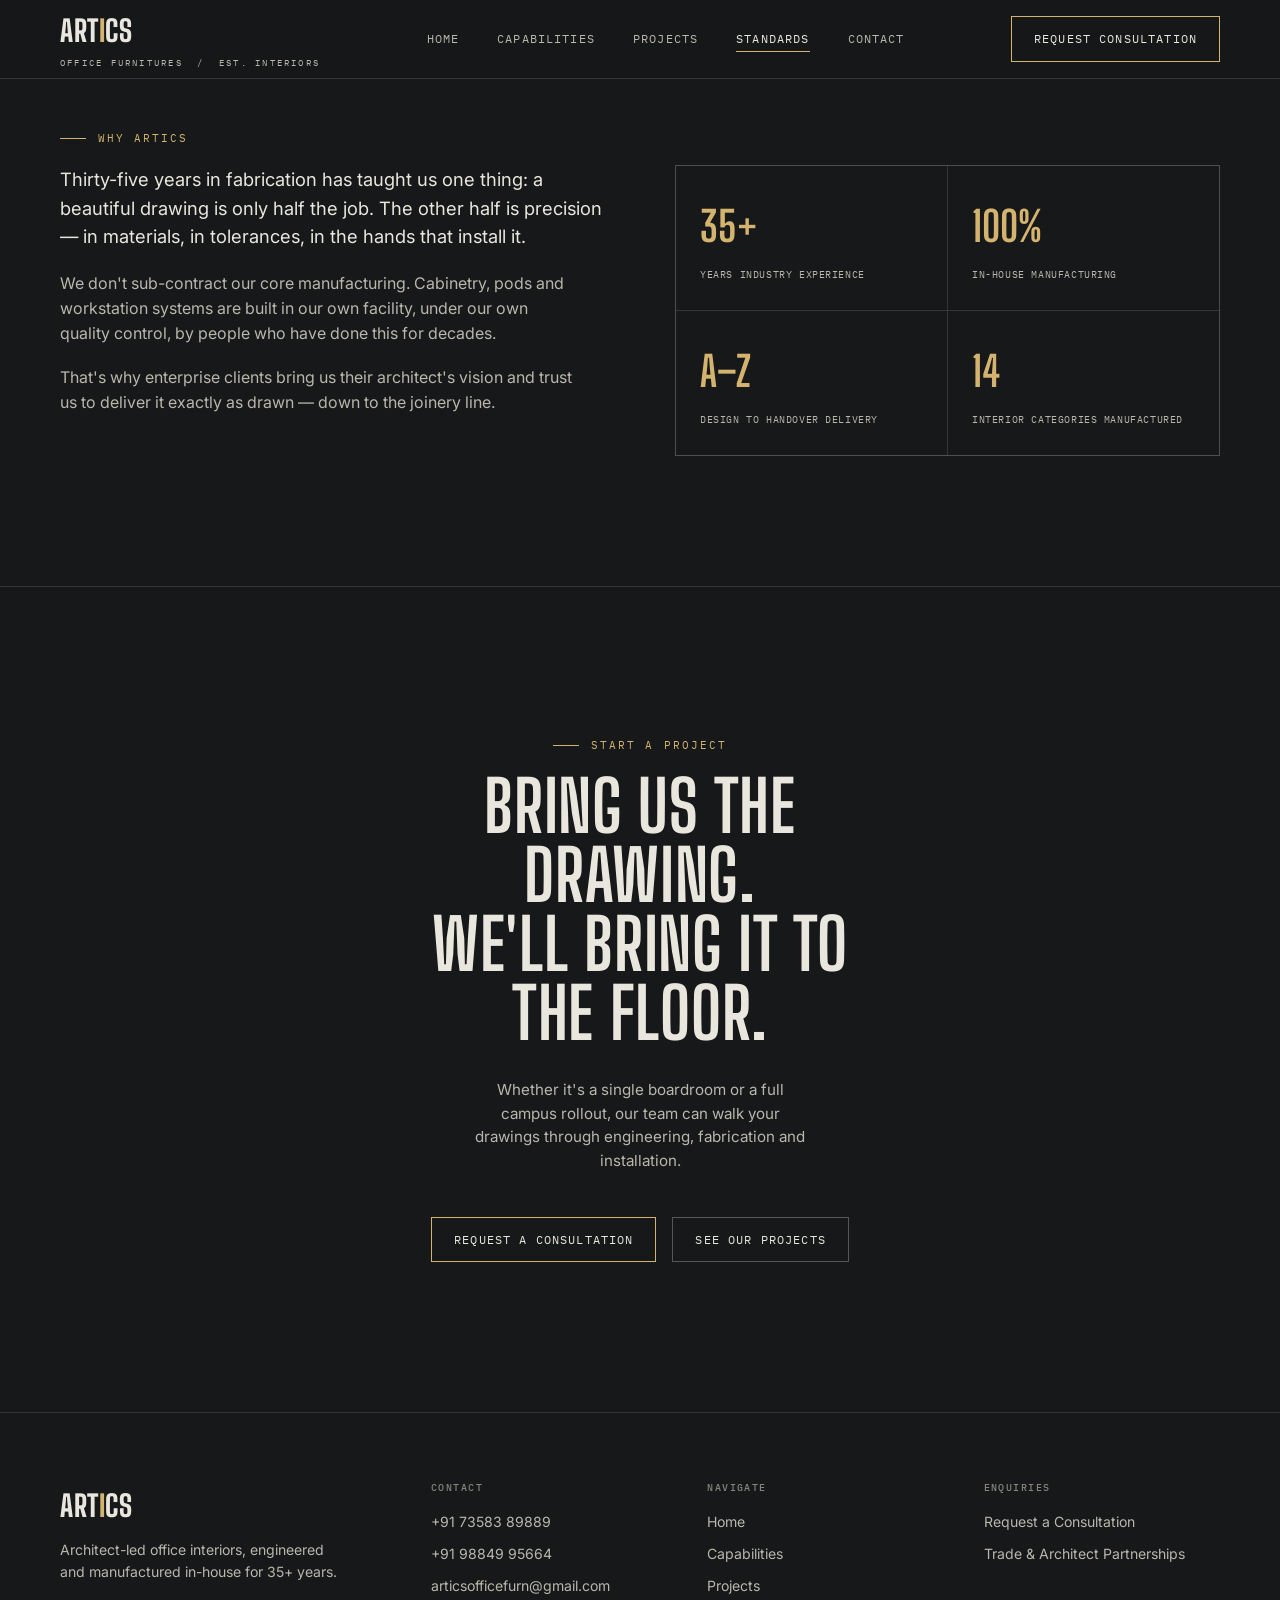
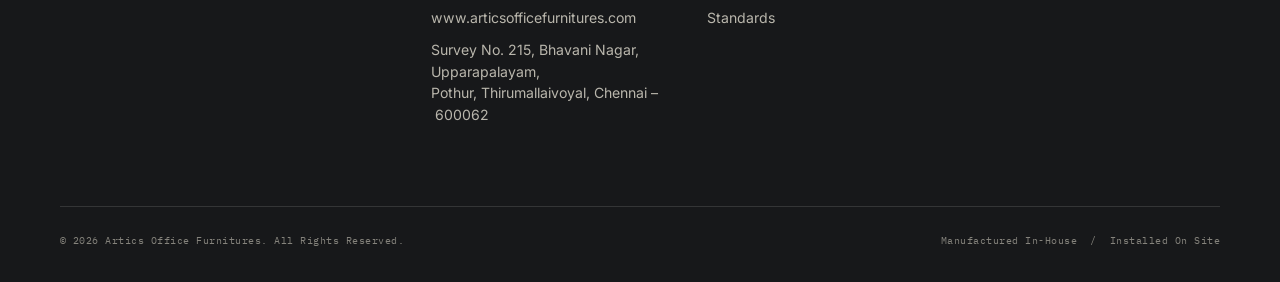
==== about.html @ 257899de "Add files via upload" ====
<!DOCTYPE html>
<html lang="en">
<head>
<meta charset="UTF-8">
<meta name="viewport" content="width=device-width, initial-scale=1.0">
<title>Why Artics — Quality & Standards</title>
<meta name="description" content="35+ years of in-house manufacturing discipline. Learn why enterprise clients trust Artics Office Furnitures to deliver architect-led interiors exactly as drawn.">
<link rel="preconnect" href="https://fonts.googleapis.com">
<link rel="preconnect" href="https://fonts.gstatic.com" crossorigin>
<link href="https://fonts.googleapis.com/css2?family=Big+Shoulders+Display:wght@500;600;700;800&family=IBM+Plex+Mono:wght@400;500&family=Inter:wght@400;500;600&display=swap" rel="stylesheet">
<link rel="stylesheet" href="styles.css">
</head>
<body>
<div class="progress-bar" id="progressBar"></div>

<header>
  <div class="nav-inner">
    <a href="index.html" class="logo">
      <div class="logo-mark">ART<span>I</span>CS</div>
      <div class="logo-sub">Office Furnitures &nbsp;/&nbsp; Est. Interiors</div>
    </a>
    <nav class="links">
      <a href="index.html">Home</a>
      <a href="capabilities.html">Capabilities</a>
      <a href="projects.html">Projects</a>
      <a href="about.html">Standards</a>
      <a href="contact.html">Contact</a>
    </nav>
    <a href="contact.html" class="btn nav-cta">Request Consultation</a>
    <button class="menu-toggle" onclick="const m=document.getElementById('mnav'); const open=m.classList.toggle('open'); m.style.display=open?'block':'none';">Menu</button>
  </div>
  <div id="mnav" style="display:none;" class="wrap">
    <div style="display:flex;flex-direction:column;gap:0;border-top:1px solid var(--line);">
      <a href="index.html" style="padding:16px 0;border-bottom:1px solid var(--line);font-family:'IBM Plex Mono';font-size:.75rem;letter-spacing:.1em;text-transform:uppercase;">Home</a>
      <a href="capabilities.html" style="padding:16px 0;border-bottom:1px solid var(--line);font-family:'IBM Plex Mono';font-size:.75rem;letter-spacing:.1em;text-transform:uppercase;">Capabilities</a>
      <a href="projects.html" style="padding:16px 0;border-bottom:1px solid var(--line);font-family:'IBM Plex Mono';font-size:.75rem;letter-spacing:.1em;text-transform:uppercase;">Projects</a>
      <a href="about.html" style="padding:16px 0;border-bottom:1px solid var(--line);font-family:'IBM Plex Mono';font-size:.75rem;letter-spacing:.1em;text-transform:uppercase;">Standards</a>
      <a href="contact.html" style="padding:16px 0;font-family:'IBM Plex Mono';font-size:.75rem;letter-spacing:.1em;text-transform:uppercase;">Contact</a>
    </div>
  </div>
</header>

<main id="top">
  <!-- QUALITY / STANDARDS -->
  <section id="quality">
    <div class="wrap">
      <div class="eyebrow reveal"><span class="dash"></span>Why Artics</div>
      <div class="quality-grid">
        <div class="quality-copy reveal">
          <p>Thirty-five years in fabrication has taught us one thing: a beautiful drawing is only half the job. The other half is precision — in materials, in tolerances, in the hands that install it.</p>
          <p>We don't sub-contract our core manufacturing. Cabinetry, pods and workstation systems are built in our own facility, under our own quality control, by people who have done this for decades.</p>
          <p>That's why enterprise clients bring us their architect's vision and trust us to deliver it exactly as drawn — down to the joinery line.</p>
        </div>
        <div class="readout reveal">
          <div class="readout-item"><div class="readout-num">35+</div><div class="readout-label mono">Years Industry Experience</div></div>
          <div class="readout-item"><div class="readout-num">100%</div><div class="readout-label mono">In-House Manufacturing</div></div>
          <div class="readout-item"><div class="readout-num">A–Z</div><div class="readout-label mono">Design To Handover Delivery</div></div>
          <div class="readout-item"><div class="readout-num">14</div><div class="readout-label mono">Interior Categories Manufactured</div></div>
        </div>
      </div>
    </div>
  </section>
  <!-- CTA -->
  <section class="cta-section">
    <div class="wrap">
      <div class="eyebrow reveal" style="justify-content:center;"><span class="dash"></span>Start A Project</div>
      <h2 class="reveal">Bring Us The Drawing.<br>We'll Bring It To The Floor.</h2>
      <p class="section-note reveal" style="text-align:center;">Whether it's a single boardroom or a full campus rollout, our team can walk your drawings through engineering, fabrication and installation.</p>
      <div class="cta-actions reveal">
        <a href="contact.html" class="btn">Request a Consultation</a>
        <a href="projects.html" class="btn ghost">See Our Projects</a>
      </div>
    </div>
  </section>
</main>

<footer id="footer">
  <div class="wrap">
    <div class="foot-grid">
      <div class="foot-col">
        <div class="logo-mark" style="margin-bottom:10px;">ART<span style="color:var(--brass-light);">I</span>CS</div>
        <p style="max-width:32ch;">Architect-led office interiors, engineered and manufactured in-house for 35+ years.</p>
      </div>
      <div class="foot-col">
        <h4>Contact</h4>
        <a href="tel:+917358389889">+91 73583 89889</a>
        <a href="tel:+919884995664">+91 98849 95664</a>
        <a href="mailto:articsofficefurn@gmail.com">articsofficefurn@gmail.com</a>
        <a href="https://www.articsofficefurnitures.com" target="_blank" rel="noopener">www.articsofficefurnitures.com</a>
        <p>Survey No. 215, Bhavani Nagar, Upparapalayam,<br>Pothur, Thirumallaivoyal, Chennai&nbsp;–&nbsp;600062</p>
      </div>
      <div class="foot-col">
        <h4>Navigate</h4>
        <a href="index.html">Home</a>
        <a href="capabilities.html">Capabilities</a>
        <a href="projects.html">Projects</a>
        <a href="about.html">Standards</a>
      </div>
      <div class="foot-col">
        <h4>Enquiries</h4>
        <a href="contact.html">Request a Consultation</a>
        <a href="contact.html">Trade &amp; Architect Partnerships</a>
      </div>
    </div>
    <div class="foot-bottom">
      <span>© <span id="year"></span> Artics Office Furnitures. All Rights Reserved.</span>
      <span>Manufactured In-House &nbsp;/&nbsp; Installed On Site</span>
    </div>
  </div>
</footer>

<script src="main.js" defer></script>

</body>
</html>
---- styles.css ----
:root{
    --graphite: #17181A;
    --graphite-2: #202226;
    --graphite-3: #2A2D31;
    --steel: #2E3B45;
    --paper: #E9E6DE;
    --paper-dim: #B9B6AC;
    --paper-faint: #85837C;
    --brass: #AD8A45;
    --brass-light: #D3B36E;
    --brass-dim: #6E5A30;
    --line: rgba(233,230,222,0.14);
    --line-strong: rgba(233,230,222,0.30);
    --radius: 2px;
  }

  *{ margin:0; padding:0; box-sizing:border-box; }

  html{ scroll-behavior:smooth; }
  @media (prefers-reduced-motion: reduce){
    html{ scroll-behavior:auto; }
    *{ animation-duration:0.01ms !important; animation-iteration-count:1 !important; transition-duration:0.01ms !important; }
  }

  body{
    background:var(--graphite);
    color:var(--paper);
    font-family:'Inter', sans-serif;
    font-weight:400;
    line-height:1.55;
    -webkit-font-smoothing:antialiased;
    overflow-x:hidden;
  }

  h1,h2,h3,h4{
    font-family:'Big Shoulders Display', sans-serif;
    font-weight:700;
    text-transform:uppercase;
    letter-spacing:0.01em;
    line-height:0.98;
  }

  .mono{
    font-family:'IBM Plex Mono', monospace;
    letter-spacing:0.08em;
    text-transform:uppercase;
  }

  a{ color:inherit; text-decoration:none; }
  img{ max-width:100%; display:block; }

  .wrap{
    max-width:1240px;
    margin:0 auto;
    padding:0 40px;
  }
  @media (max-width:720px){ .wrap{ padding:0 22px; } }

  ::selection{ background:var(--brass); color:var(--graphite); }

  /* ---------- corner-bracket frame signature ---------- */
  .frame{ position:relative; }
  .frame::before, .frame::after,
  .frame .fr-tr, .frame .fr-bl{
    content:"";
    position:absolute;
    width:18px; height:18px;
    border:1.5px solid var(--brass-light);
    opacity:0.85;
    pointer-events:none;
    z-index:3;
    transition:width .4s cubic-bezier(.16,1,.3,1), height .4s cubic-bezier(.16,1,.3,1), opacity .4s ease;
  }
  .frame::before{ top:-1px; left:-1px; border-right:none; border-bottom:none; }
  .frame::after{ bottom:-1px; right:-1px; border-left:none; border-top:none; }
  .frame .fr-tr{ top:-1px; right:-1px; border-left:none; border-bottom:none; }
  .frame .fr-bl{ bottom:-1px; left:-1px; border-right:none; border-top:none; }
  .frame:hover::before, .frame:hover::after,
  .frame:hover .fr-tr, .frame:hover .fr-bl{ width:26px; height:26px; opacity:1; }

  /* ---------- nav ---------- */
  header{
    position:fixed; top:0; left:0; right:0;
    z-index:100;
    background:rgba(23,24,26,0.86);
    backdrop-filter:blur(10px);
    border-bottom:1px solid var(--line);
    transition:border-color .4s ease, height .4s cubic-bezier(.16,1,.3,1);
  }
  .progress-bar{
    position:fixed; top:0; left:0; height:2px; width:0%;
    background:linear-gradient(90deg, var(--brass-dim), var(--brass-light));
    z-index:101; transition:width .1s linear;
  }
  .nav-inner{
    max-width:1240px; margin:0 auto; padding:0 40px;
    display:flex; align-items:center; justify-content:space-between;
    height:78px;
    transition:height .4s cubic-bezier(.16,1,.3,1);
  }
  header.scrolled .nav-inner{ height:62px; }
  header.scrolled .logo-mark{ font-size:1.55rem; }
  @media (max-width:720px){ .nav-inner{ padding:0 22px; height:64px; } .logo-mark{ font-size:1.5rem; } }

  .logo{ display:flex; flex-direction:column; gap:2px; }
  .logo-mark{ font-family:'Big Shoulders Display'; font-weight:800; font-size:1.85rem; letter-spacing:0.02em; transition:letter-spacing .35s ease, opacity .35s ease, font-size .4s cubic-bezier(.16,1,.3,1); }
  .logo:hover .logo-mark{ letter-spacing:0.05em; opacity:0.88; }
  .logo-mark span{ color:var(--brass-light); }
  .logo-sub{ font-family:'IBM Plex Mono'; font-size:0.58rem; letter-spacing:0.24em; color:var(--paper-dim); text-transform:uppercase; }

  nav.links{ display:flex; align-items:center; gap:38px; }
  nav.links a{
    font-family:'IBM Plex Mono'; font-size:0.72rem; letter-spacing:0.1em;
    text-transform:uppercase; color:var(--paper-dim);
    position:relative; padding:4px 0;
    transition:color .25s ease;
  }
  nav.links a:hover{ color:var(--paper); }
  nav.links a::after{
    content:""; position:absolute; left:0; bottom:0; height:1px; width:0;
    background:var(--brass-light); transition:width .25s ease;
  }
  nav.links a:hover::after{ width:100%; }

  .btn{
    display:inline-flex; align-items:center; gap:10px;
    font-family:'IBM Plex Mono'; font-size:0.72rem; letter-spacing:0.1em; text-transform:uppercase;
    padding:13px 22px;
    border:1px solid var(--brass-light);
    color:var(--paper);
    position:relative;
    overflow:hidden;
    z-index:0;
    transition:color .4s ease, transform .35s cubic-bezier(.16,1,.3,1), border-color .4s ease;
    white-space:nowrap;
  }
  .btn::before{
    content:"";
    position:absolute; inset:0;
    background:var(--brass-light);
    transform:translateX(-102%);
    transition:transform .45s cubic-bezier(.16,1,.3,1);
    z-index:-1;
  }
  .btn:hover{ color:var(--graphite); transform:translateY(-2px); }
  .btn:hover::before{ transform:translateX(0); }
  .btn.ghost{ border-color:var(--line-strong); }
  .btn.ghost::before{ background:var(--paper); }
  .btn.ghost:hover{ color:var(--graphite); border-color:var(--paper); }

  .nav-cta{ display:none; }
  @media (min-width:940px){ .nav-cta{ display:inline-flex; } }
  .menu-toggle{ display:none; }
  @media (max-width:939px){
    nav.links{ display:none; }
    .menu-toggle{ display:block; font-family:'IBM Plex Mono'; font-size:0.7rem; letter-spacing:.1em; text-transform:uppercase; border:1px solid var(--line-strong); padding:9px 14px; background:none; color:var(--paper); }
  }

  /* ---------- hero ---------- */
  .hero{
    position:relative;
    min-height:100vh;
    display:flex; flex-direction:column; justify-content:center;
    padding-top:120px; padding-bottom:80px;
    overflow:hidden;
  }
  .blueprint-grid{
    position:absolute; inset:0;
    background-image:
      linear-gradient(var(--line) 1px, transparent 1px),
      linear-gradient(90deg, var(--line) 1px, transparent 1px);
    background-size:56px 56px;
    -webkit-mask-image:radial-gradient(ellipse 80% 60% at 50% 30%, #000 20%, transparent 85%);
    mask-image:radial-gradient(ellipse 80% 60% at 50% 30%, #000 20%, transparent 85%);
    opacity:0.9;
  }
  .hero-glow{
    position:absolute; top:-10%; right:-10%; width:60%; height:70%;
    background:radial-gradient(circle, rgba(173,138,69,0.14), transparent 65%);
    pointer-events:none;
  }

  .hero-eyebrow{
    display:flex; align-items:center; gap:14px;
    font-size:0.72rem; color:var(--brass-light);
    margin-bottom:34px;
  }
  .hero-eyebrow .dash{ width:34px; height:1px; background:var(--brass-light); }

  .hero h1{
    position:relative; z-index:2;
    font-size:clamp(3rem, 8.4vw, 7.4rem);
    color:var(--paper);
    max-width:14ch;
  }
  .hero h1 em{
    font-style:normal; color:transparent;
    -webkit-text-stroke:1.5px var(--paper-dim);
  }
  .hero-sub{
    position:relative; z-index:2;
    max-width:560px;
    margin-top:30px;
    font-size:1.08rem;
    color:var(--paper-dim);
  }
  .hero-actions{
    position:relative; z-index:2;
    display:flex; gap:16px; flex-wrap:wrap;
    margin-top:44px;
  }

  .hero-foot{
    position:relative; z-index:2;
    margin-top:90px;
    display:grid; grid-template-columns:repeat(4,1fr);
    border-top:1px solid var(--line);
    padding-top:22px;
    gap:20px;
  }
  @media (max-width:800px){ .hero-foot{ grid-template-columns:repeat(2,1fr); row-gap:26px; } }
  .hero-foot .stat-num{ font-family:'Big Shoulders Display'; font-size:2.1rem; color:var(--paper); font-weight:700; }
  .hero-foot .stat-label{ font-size:0.66rem; color:var(--paper-faint); margin-top:4px; }

  /* ---------- section scaffolding ---------- */
  section{ position:relative; padding:130px 0; border-bottom:1px solid var(--line); }
  @media (max-width:720px){ section{ padding:84px 0; } }

  .section-head{
    display:flex; justify-content:space-between; align-items:flex-end; gap:40px;
    margin-bottom:64px;
  }
  @media (max-width:800px){ .section-head{ flex-direction:column; align-items:flex-start; gap:20px; } }

  .eyebrow{
    font-family:'IBM Plex Mono'; font-size:0.7rem; letter-spacing:0.18em;
    color:var(--brass-light); text-transform:uppercase;
    display:flex; align-items:center; gap:12px; margin-bottom:18px;
  }
  .eyebrow .dash{ width:26px; height:1px; background:var(--brass-light); }

  .section-title{ font-size:clamp(2.1rem, 4.6vw, 3.4rem); color:var(--paper); }
  .section-note{ max-width:340px; color:var(--paper-dim); font-size:0.95rem; }

  .reveal{ opacity:0; transform:translateY(30px); transition:opacity .8s cubic-bezier(.16,1,.3,1), transform .8s cubic-bezier(.16,1,.3,1); }
  .reveal.in{ opacity:1; transform:translateY(0); }

  @keyframes fadeUp{
    from{ opacity:0; transform:translateY(26px); }
    to{ opacity:1; transform:translateY(0); }
  }
  .hero-eyebrow{ animation:fadeUp .9s cubic-bezier(.16,1,.3,1) .1s backwards; }
  .hero h1{ animation:fadeUp 1s cubic-bezier(.16,1,.3,1) .22s backwards; }
  .hero-sub{ animation:fadeUp 1s cubic-bezier(.16,1,.3,1) .38s backwards; }
  .hero-actions{ animation:fadeUp 1s cubic-bezier(.16,1,.3,1) .52s backwards; }
  .hero-foot{ animation:fadeUp 1.1s cubic-bezier(.16,1,.3,1) .68s backwards; }
  .blueprint-grid{ animation:gridFade 1.6s ease .1s backwards; }
  @keyframes gridFade{ from{ opacity:0; } to{ opacity:0.9; } }

  /* ---------- consultation form ---------- */
  .form-section{ }
  .form-grid{ display:grid; grid-template-columns:0.9fr 1.1fr; gap:70px; }
  @media (max-width:900px){ .form-grid{ grid-template-columns:1fr; gap:50px; } }

  .form-intro p{ color:var(--paper-dim); margin-top:22px; max-width:38ch; }
  .form-contact-line{ display:flex; flex-direction:column; gap:10px; margin-top:40px; }
  .form-contact-line a{ font-family:'IBM Plex Mono'; font-size:0.82rem; color:var(--paper); border-bottom:1px solid var(--line); padding-bottom:10px; width:max-content; transition:color .25s ease, border-color .25s ease; }
  .form-contact-line a:hover{ color:var(--brass-light); border-color:var(--brass-light); }

  .field{ margin-bottom:26px; }
  .field label{
    display:block; font-family:'IBM Plex Mono'; font-size:0.68rem; letter-spacing:0.12em;
    text-transform:uppercase; color:var(--paper-dim); margin-bottom:10px;
  }
  .field .req{ color:var(--brass-light); }
  .field input, .field select, .field textarea{
    width:100%;
    background:var(--graphite-2);
    border:1px solid var(--line-strong);
    border-radius:var(--radius);
    color:var(--paper);
    font-family:'Inter', sans-serif;
    font-size:0.95rem;
    padding:14px 16px;
    transition:border-color .25s ease, background .25s ease;
  }
  .field input::placeholder, .field textarea::placeholder{ color:var(--paper-faint); }
  .field input:focus, .field select:focus, .field textarea:focus{
    outline:none; border-color:var(--brass-light); background:var(--graphite-3);
  }
  .field textarea{ resize:vertical; min-height:130px; line-height:1.5; }
  .field-row{ display:grid; grid-template-columns:1fr 1fr; gap:20px; }
  @media (max-width:520px){ .field-row{ grid-template-columns:1fr; } }

  .consult-form select{ appearance:none; -webkit-appearance:none;
    background-image:url("data:image/svg+xml;charset=UTF-8,%3Csvg xmlns='http://www.w3.org/2000/svg' viewBox='0 0 20 20' fill='%23D3B36E'%3E%3Cpath fill-rule='evenodd' d='M5.23 7.21a.75.75 0 011.06.02L10 11.168l3.71-3.938a.75.75 0 111.08 1.04l-4.25 4.5a.75.75 0 01-1.08 0l-4.25-4.5a.75.75 0 01.02-1.06z' clip-rule='evenodd'/%3E%3C/svg%3E");
    background-repeat:no-repeat; background-position:right 14px center; background-size:16px; padding-right:40px;
  }
  .consult-form select option{ background:var(--graphite-2); color:var(--paper); }

  .form-submit-row{ display:flex; align-items:center; gap:20px; margin-top:8px; flex-wrap:wrap; }
  .consult-form .btn{ border:none; background:var(--brass-light); color:var(--graphite); cursor:pointer; }
  .consult-form .btn::before{ background:var(--paper); }
  .consult-form .btn:disabled{ opacity:0.55; cursor:not-allowed; transform:none !important; }

  .form-status{ font-family:'IBM Plex Mono'; font-size:0.78rem; letter-spacing:0.04em; display:none; }
  .form-status.show{ display:block; }
  .form-status.ok{ color:#9FBF8F; }
  .form-status.err{ color:#D48A7A; }

  .form-honeypot{ position:absolute; left:-9999px; width:1px; height:1px; overflow:hidden; }

  /* ---------- clients strip ---------- */
  .clients{ padding:64px 0; border-bottom:1px solid var(--line); }
  .clients-label{ font-size:0.68rem; color:var(--paper-faint); margin-bottom:30px; }
  .clients-row{
    display:flex; flex-wrap:wrap; gap:0;
    border-top:1px solid var(--line);
  }
  .client-item{
    flex:1 1 220px;
    padding:26px 28px;
    border-right:1px solid var(--line);
    border-bottom:1px solid var(--line);
    display:flex; flex-direction:column; gap:6px;
  }
  .client-item:last-child{ border-right:none; }
  .client-logo{
    width:64px; height:64px;
    background:linear-gradient(155deg, #F1EEE7 0%, #DDD9CE 100%);
    border-radius:22%;
    padding:8px;
    display:flex; align-items:center; justify-content:center;
    margin-bottom:18px;
    box-shadow:
      0 14px 26px -14px rgba(0,0,0,0.65),
      0 2px 6px -2px rgba(0,0,0,0.4),
      inset 0 1px 0 rgba(255,255,255,0.55),
      inset 0 0 0 1px rgba(0,0,0,0.04);
    transition:transform .4s cubic-bezier(.16,1,.3,1), box-shadow .4s cubic-bezier(.16,1,.3,1);
  }
  .client-item:hover .client-logo{
    transform:translateY(-3px) scale(1.045);
    box-shadow:
      0 20px 34px -14px rgba(0,0,0,0.7),
      0 3px 8px -2px rgba(0,0,0,0.45),
      inset 0 1px 0 rgba(255,255,255,0.6),
      inset 0 0 0 1px rgba(173,138,69,0.35);
  }
  .client-logo img{ max-width:100%; max-height:100%; object-fit:contain; display:block; }
  .client-name{ font-family:'Big Shoulders Display'; font-size:1.5rem; font-weight:700; color:var(--paper); letter-spacing:0.01em; }
  .client-tag{ font-family:'IBM Plex Mono'; font-size:0.6rem; color:var(--paper-faint); letter-spacing:0.1em; }

  /* ---------- process ---------- */
  .process-list{ display:flex; flex-direction:column; }
  .process-row{
    display:grid;
    grid-template-columns:110px 1fr 1.2fr;
    gap:36px;
    align-items:start;
    padding:38px 0;
    border-top:1px solid var(--line);
  }
  .process-list .process-row:last-child{ border-bottom:1px solid var(--line); }
  @media (max-width:800px){ .process-row{ grid-template-columns:60px 1fr; } .process-row .p-desc{ grid-column:1/-1; padding-left:0; } }

  .p-num{ font-family:'Big Shoulders Display'; font-size:2.6rem; color:var(--brass-dim); font-weight:700; }
  .p-title{ font-size:1.5rem; color:var(--paper); }
  .p-desc{ color:var(--paper-dim); font-size:0.95rem; max-width:46ch; }
  .p-tag{ display:block; margin-top:12px; font-size:0.62rem; color:var(--brass-light); }

  /* ---------- capabilities ---------- */
  .cap-grid{
    display:grid;
    grid-template-columns:repeat(3, 1fr);
    border-top:1px solid var(--line);
    border-left:1px solid var(--line);
  }
  @media (max-width:900px){ .cap-grid{ grid-template-columns:repeat(2,1fr); } }
  @media (max-width:560px){ .cap-grid{ grid-template-columns:1fr; } }

  .cap-card{
    border-right:1px solid var(--line);
    border-bottom:1px solid var(--line);
    padding:36px 30px;
    min-height:220px;
    display:flex; flex-direction:column; justify-content:space-between;
    transition:background .4s cubic-bezier(.16,1,.3,1), transform .4s cubic-bezier(.16,1,.3,1), box-shadow .4s ease;
    position:relative;
  }
  .cap-card:hover{ background:var(--graphite-2); transform:translateY(-6px); box-shadow:0 18px 34px -18px rgba(0,0,0,0.55); z-index:2; }
  .cap-icon{ width:30px; height:30px; color:var(--brass-light); margin-bottom:26px; transition:transform .45s cubic-bezier(.34,1.56,.64,1); }
  .cap-card:hover .cap-icon{ transform:translateY(-3px) rotate(-4deg) scale(1.06); }
  .cap-title{ font-family:'Big Shoulders Display'; font-size:1.4rem; color:var(--paper); text-transform:uppercase; margin-bottom:8px; transition:color .3s ease; }
  .cap-card:hover .cap-title{ color:var(--brass-light); }
  .cap-desc{ font-size:0.86rem; color:var(--paper-dim); }
  .cap-idx{ font-family:'IBM Plex Mono'; font-size:0.62rem; color:var(--paper-faint); margin-top:22px; }

  /* ---------- projects ---------- */
  .proj-grid{ display:grid; grid-template-columns:repeat(2,1fr); gap:2px; background:var(--line); }
  @media (max-width:800px){ .proj-grid{ grid-template-columns:1fr; } }

  .proj-card{ background:var(--graphite); padding:0; transition:background .4s ease; }
  .proj-media{
    position:relative;
    aspect-ratio:16/10;
    margin:26px 26px 0 26px;
    background:
      repeating-linear-gradient(135deg, rgba(233,230,222,0.05) 0 2px, transparent 2px 14px),
      linear-gradient(160deg, var(--graphite-3), var(--graphite-2));
    background-size: 200% 200%, 100% 100%;
    background-position: 0% 0%, 0% 0%;
    display:flex; align-items:center; justify-content:center;
    transition:background-position 1.1s cubic-bezier(.16,1,.3,1);
  }
  .proj-card:hover .proj-media{ background-position: 100% 100%, 0% 0%; }
  .proj-media img{
    width:100%; height:100%; object-fit:cover; display:block;
    filter:saturate(1.02) contrast(1.02);
    transition:transform 1.1s cubic-bezier(.16,1,.3,1);
  }
  .proj-card:hover .proj-media img{ transform:scale(1.045); }

  /* ---------- auditorium spotlight ---------- */
  .spotlight-banner{
    position:relative;
    aspect-ratio:2/1;
    overflow:hidden;
    margin-bottom:2px;
  }
  .spotlight-banner img{
    width:100%; height:100%; object-fit:cover; display:block;
    filter:saturate(1.05) contrast(1.03);
    transition:transform 1.4s cubic-bezier(.16,1,.3,1);
  }
  .spotlight-banner:hover img{ transform:scale(1.035); }
  .spotlight-caption{
    position:absolute; left:0; right:0; bottom:0;
    padding:26px 30px;
    background:linear-gradient(0deg, rgba(0,0,0,0.72), transparent);
    display:flex; justify-content:space-between; align-items:flex-end; gap:20px;
  }
  .spotlight-caption .sc-title{ font-family:'Big Shoulders Display'; font-size:1.6rem; color:var(--paper); text-transform:uppercase; }
  .spotlight-caption .sc-tag{ font-family:'IBM Plex Mono'; font-size:0.62rem; color:var(--brass-light); letter-spacing:.08em; }

  .spotlight-pair{ display:grid; grid-template-columns:1fr 1fr; gap:2px; }
  @media (max-width:700px){ .spotlight-pair{ grid-template-columns:1fr; } }
  .spotlight-tile{ position:relative; aspect-ratio:3/4; overflow:hidden; }
  .spotlight-tile img{
    width:100%; height:100%; object-fit:cover; display:block;
    filter:saturate(1.03) contrast(1.02);
    transition:transform 1.2s cubic-bezier(.16,1,.3,1);
  }
  .spotlight-tile:hover img{ transform:scale(1.06); }
  .spotlight-tile .sc-mini{
    position:absolute; left:0; right:0; bottom:0;
    padding:18px 20px;
    background:linear-gradient(0deg, rgba(0,0,0,0.68), transparent);
    font-family:'IBM Plex Mono'; font-size:0.62rem; color:var(--paper); letter-spacing:.06em;
  }
  .proj-tags{
    position:absolute; top:12px; left:12px; right:12px;
    display:flex; justify-content:space-between;
    font-family:'IBM Plex Mono'; font-size:0.58rem; color:var(--brass-light); letter-spacing:.08em;
  }
  .proj-body{ padding:26px; }
  .proj-client{ font-family:'IBM Plex Mono'; font-size:0.62rem; color:var(--paper-faint); margin-bottom:10px; }
  .proj-title{ font-family:'Big Shoulders Display'; font-size:1.7rem; color:var(--paper); margin-bottom:10px; }
  .proj-desc{ font-size:0.88rem; color:var(--paper-dim); margin-bottom:16px; }
  .proj-meta{ display:flex; gap:22px; flex-wrap:wrap; border-top:1px solid var(--line); padding-top:14px; }
  .proj-meta div{ display:flex; flex-direction:column; gap:3px; }
  .proj-meta .k{ font-family:'IBM Plex Mono'; font-size:0.56rem; color:var(--paper-faint); }
  .proj-meta .v{ font-family:'IBM Plex Mono'; font-size:0.68rem; color:var(--paper); }

  /* ---------- quality split ---------- */
  .quality-grid{ display:grid; grid-template-columns:1fr 1fr; gap:70px; align-items:start; }
  @media (max-width:860px){ .quality-grid{ grid-template-columns:1fr; gap:50px; } }
  .quality-copy p{ color:var(--paper-dim); font-size:1rem; margin-bottom:20px; max-width:52ch; }
  .quality-copy p:first-of-type{ font-size:1.15rem; color:var(--paper); }

  .readout{ display:grid; grid-template-columns:1fr 1fr; gap:1px; background:var(--line); border:1px solid var(--line); }
  .readout-item{ background:var(--graphite); padding:28px 24px; }
  .readout-num{ font-family:'Big Shoulders Display'; font-size:2.6rem; color:var(--brass-light); font-weight:700; }
  .readout-label{ font-family:'IBM Plex Mono'; font-size:0.62rem; color:var(--paper-dim); margin-top:8px; letter-spacing:.06em; }

  /* ---------- CTA / footer ---------- */
  .cta-section{ text-align:center; padding:150px 0; border-bottom:1px solid var(--line); }
  .cta-section h2{ font-size:clamp(2.2rem,6vw,4.4rem); color:var(--paper); max-width:16ch; margin:0 auto 30px; }
  .cta-section .section-note{ margin:0 auto 44px; }
  .cta-actions{ display:flex; gap:16px; justify-content:center; flex-wrap:wrap; }

  footer{ padding:70px 0 34px; }
  .foot-grid{ display:grid; grid-template-columns:1.4fr 1fr 1fr 1fr; gap:40px; margin-bottom:70px; }
  @media (max-width:800px){ .foot-grid{ grid-template-columns:1fr 1fr; row-gap:40px; } }
  .foot-col h4{ font-family:'IBM Plex Mono'; font-size:0.64rem; letter-spacing:.14em; color:var(--paper-faint); margin-bottom:18px; text-transform:uppercase; font-weight:500; }
  .foot-col a, .foot-col p{ display:block; font-size:0.88rem; color:var(--paper-dim); margin-bottom:10px; }
  .foot-col a:hover{ color:var(--brass-light); }
  .foot-bottom{ display:flex; justify-content:space-between; align-items:center; border-top:1px solid var(--line); padding-top:26px; flex-wrap:wrap; gap:14px; }
  .foot-bottom span{ font-family:'IBM Plex Mono'; font-size:0.62rem; color:var(--paper-faint); letter-spacing:.05em; }

  .placeholder-note{
    margin-top:8px; font-family:'IBM Plex Mono'; font-size:0.58rem; color:var(--brass-dim);
  }

  /* ---------- page transitions (native cross-document View Transitions) ---------- */
  @view-transition{
    navigation: auto;
  }

  @keyframes page-fade-in{
    from{ opacity:0; transform:translateY(14px); }
    to{ opacity:1; transform:translateY(0); }
  }
  @keyframes page-fade-out{
    from{ opacity:1; transform:translateY(0); }
    to{ opacity:0; transform:translateY(-14px); }
  }
  ::view-transition-old(root){
    animation: 0.5s cubic-bezier(.4,0,.2,1) both page-fade-out;
  }
  ::view-transition-new(root){
    animation: 0.5s cubic-bezier(.4,0,.2,1) both page-fade-in;
  }

  /* current-page nav indicator */
  nav.links a.current{ color:var(--paper); }
  nav.links a.current::after{ width:100%; }

  /* simple in-page loading fallback for browsers without View Transitions */
  body.pretransition{ opacity:0; }
  body{ animation: pageEnterFallback .5s cubic-bezier(.16,1,.3,1) both; }
  @keyframes pageEnterFallback{ from{ opacity:0; transform:translateY(10px);} to{ opacity:1; transform:translateY(0);} }
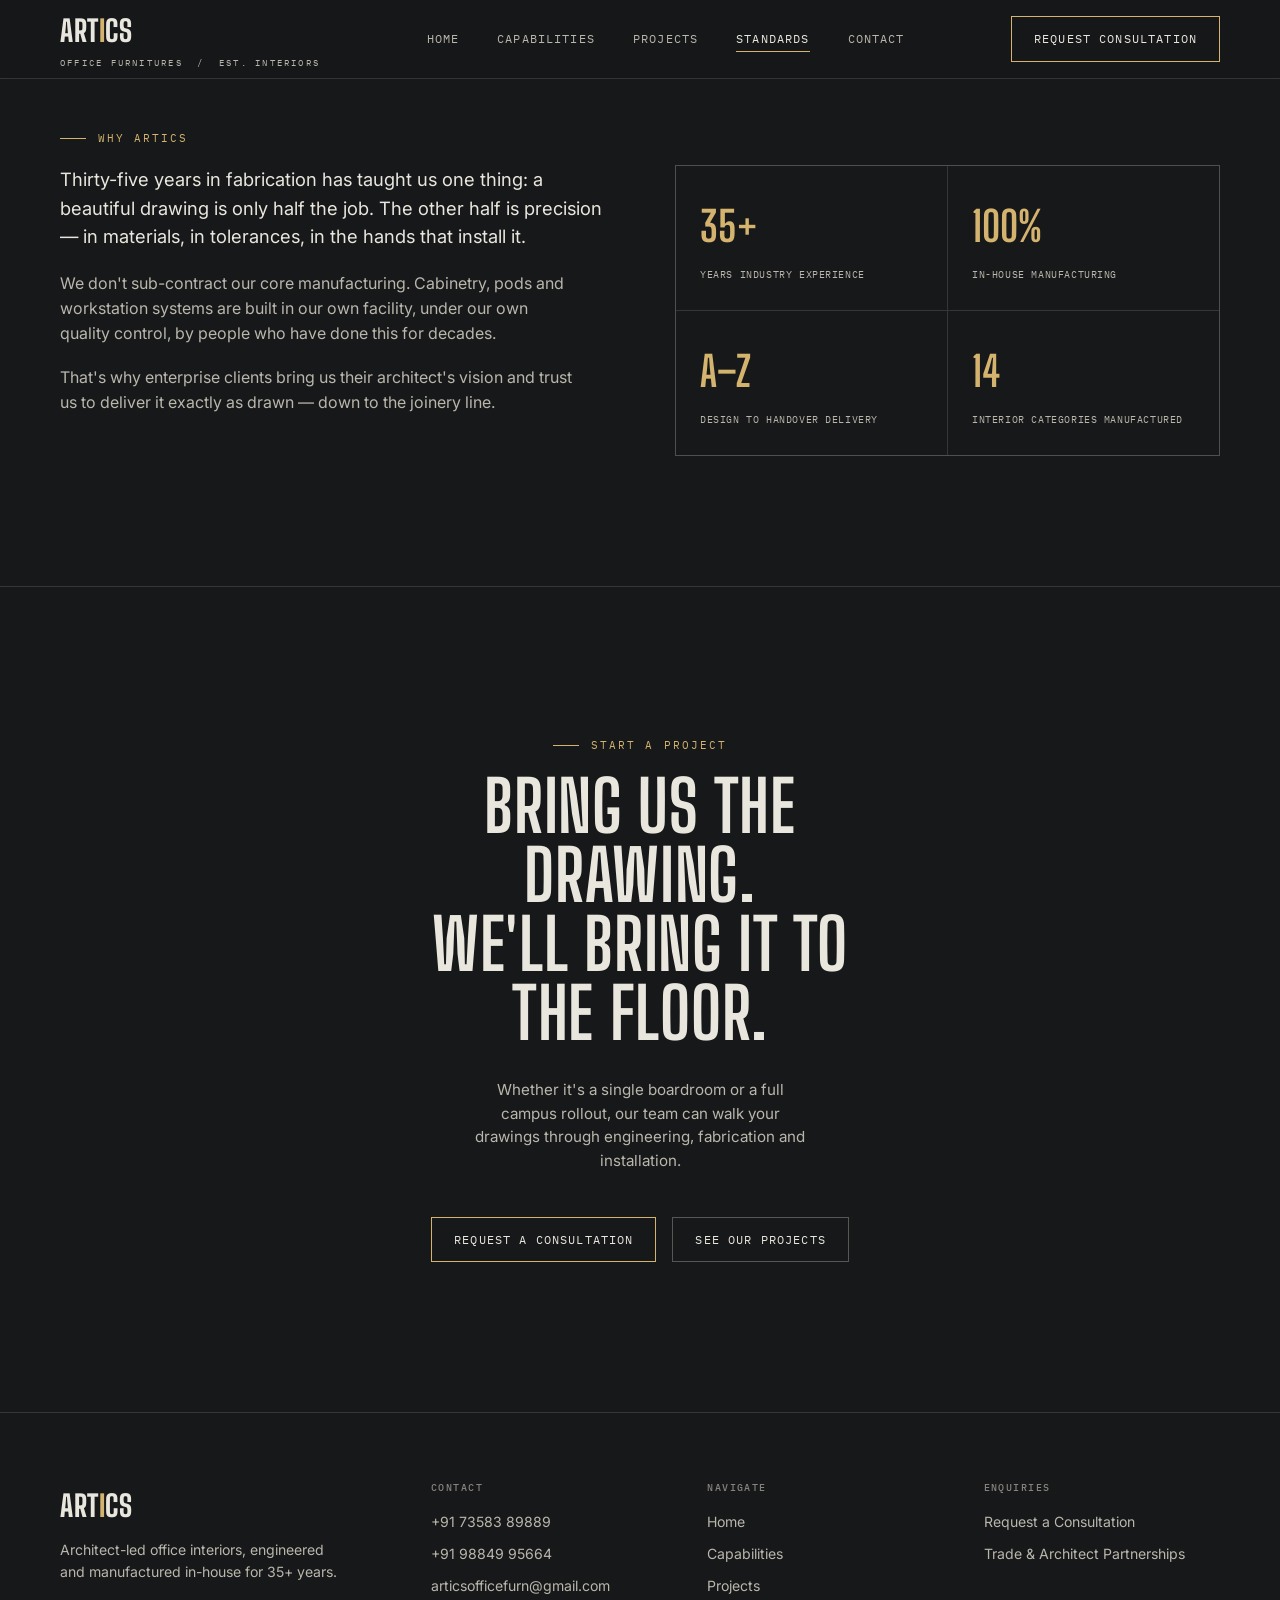
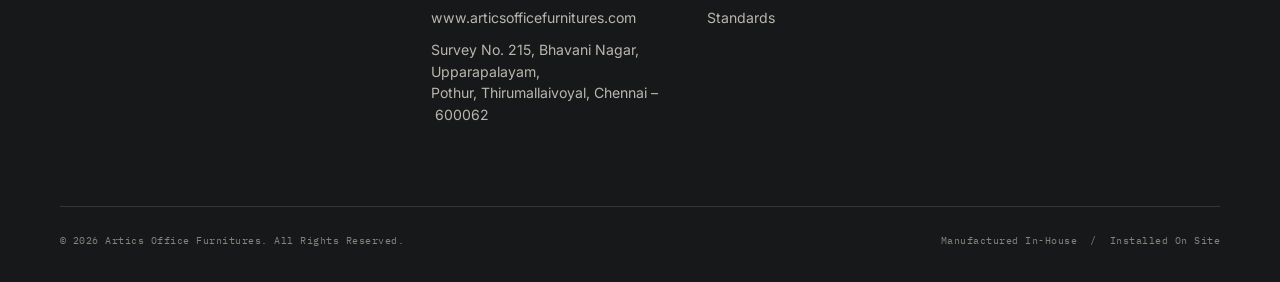
==== commit c4cbb3ce: "Transitions and Mobile font" ====
--- a/about.html
+++ b/about.html
@@ -7,8 +7,8 @@
 <meta name="description" content="35+ years of in-house manufacturing discipline. Learn why enterprise clients trust Artics Office Furnitures to deliver architect-led interiors exactly as drawn.">
 <link rel="preconnect" href="https://fonts.googleapis.com">
 <link rel="preconnect" href="https://fonts.gstatic.com" crossorigin>
-<link href="https://fonts.googleapis.com/css2?family=Big+Shoulders+Display:wght@500;600;700;800&family=IBM+Plex+Mono:wght@400;500&family=Inter:wght@400;500;600&display=swap" rel="stylesheet">
-<link rel="stylesheet" href="styles.css">
+<link href="https://fonts.googleapis.com/css2?family=Big+Shoulders+Display:wght@500;600;700;800&family=IBM+Plex+Mono:wght@400;500&family=Inter:wght@400;500;600&display=block" rel="stylesheet">
+<link rel="stylesheet" href="styles.css?v=3">
 </head>
 <body>
 <div class="progress-bar" id="progressBar"></div>
@@ -27,9 +27,9 @@
       <a href="contact.html">Contact</a>
     </nav>
     <a href="contact.html" class="btn nav-cta">Request Consultation</a>
-    <button class="menu-toggle" onclick="const m=document.getElementById('mnav'); const open=m.classList.toggle('open'); m.style.display=open?'block':'none';">Menu</button>
+    <button class="menu-toggle" onclick="document.getElementById('mnav').classList.toggle('open')">Menu</button>
   </div>
-  <div id="mnav" style="display:none;" class="wrap">
+  <div id="mnav" class="wrap">
     <div style="display:flex;flex-direction:column;gap:0;border-top:1px solid var(--line);">
       <a href="index.html" style="padding:16px 0;border-bottom:1px solid var(--line);font-family:'IBM Plex Mono';font-size:.75rem;letter-spacing:.1em;text-transform:uppercase;">Home</a>
       <a href="capabilities.html" style="padding:16px 0;border-bottom:1px solid var(--line);font-family:'IBM Plex Mono';font-size:.75rem;letter-spacing:.1em;text-transform:uppercase;">Capabilities</a>
@@ -109,7 +109,7 @@
   </div>
 </footer>
 
-<script src="main.js" defer></script>
+<script src="main.js?v=2" defer></script>
 
 </body>
 </html>
--- a/styles.css
+++ b/styles.css
@@ -151,6 +151,10 @@
   .nav-cta{ display:none; }
   @media (min-width:940px){ .nav-cta{ display:inline-flex; } }
   .menu-toggle{ display:none; }
+
+  #mnav{ display:none; }
+  #mnav.open{ display:block; animation: mnavIn .25s ease both; }
+  @keyframes mnavIn{ from{ opacity:0; transform:translateY(-6px); } to{ opacity:1; transform:translateY(0); } }
   @media (max-width:939px){
     nav.links{ display:none; }
     .menu-toggle{ display:block; font-family:'IBM Plex Mono'; font-size:0.7rem; letter-spacing:.1em; text-transform:uppercase; border:1px solid var(--line-strong); padding:9px 14px; background:none; color:var(--paper); }
@@ -195,7 +199,7 @@
   }
   .hero h1 em{
     font-style:normal; color:transparent;
-    -webkit-text-stroke:1.5px var(--paper-dim);
+    -webkit-text-stroke:clamp(0.8px, 0.16vw, 1.5px) var(--paper-dim);
   }
   .hero-sub{
     position:relative; z-index:2;
@@ -508,18 +512,18 @@
   }
 
   @keyframes page-fade-in{
-    from{ opacity:0; transform:translateY(14px); }
-    to{ opacity:1; transform:translateY(0); }
+    from{ opacity:0; }
+    to{ opacity:1; }
   }
   @keyframes page-fade-out{
-    from{ opacity:1; transform:translateY(0); }
-    to{ opacity:0; transform:translateY(-14px); }
+    from{ opacity:1; }
+    to{ opacity:0; }
   }
   ::view-transition-old(root){
-    animation: 0.5s cubic-bezier(.4,0,.2,1) both page-fade-out;
+    animation: 0.35s ease-out both page-fade-out;
   }
   ::view-transition-new(root){
-    animation: 0.5s cubic-bezier(.4,0,.2,1) both page-fade-in;
+    animation: 0.35s ease-in both page-fade-in;
   }
 
   /* current-page nav indicator */
@@ -527,6 +531,7 @@
   nav.links a.current::after{ width:100%; }
 
   /* simple in-page loading fallback for browsers without View Transitions */
-  body.pretransition{ opacity:0; }
-  body{ animation: pageEnterFallback .5s cubic-bezier(.16,1,.3,1) both; }
-  @keyframes pageEnterFallback{ from{ opacity:0; transform:translateY(10px);} to{ opacity:1; transform:translateY(0);} }
+  @supports not (view-transition-name: none){
+    body{ animation: pageEnterFallback 0.35s ease-out both; }
+    @keyframes pageEnterFallback{ from{ opacity:0; } to{ opacity:1; } }
+  }
